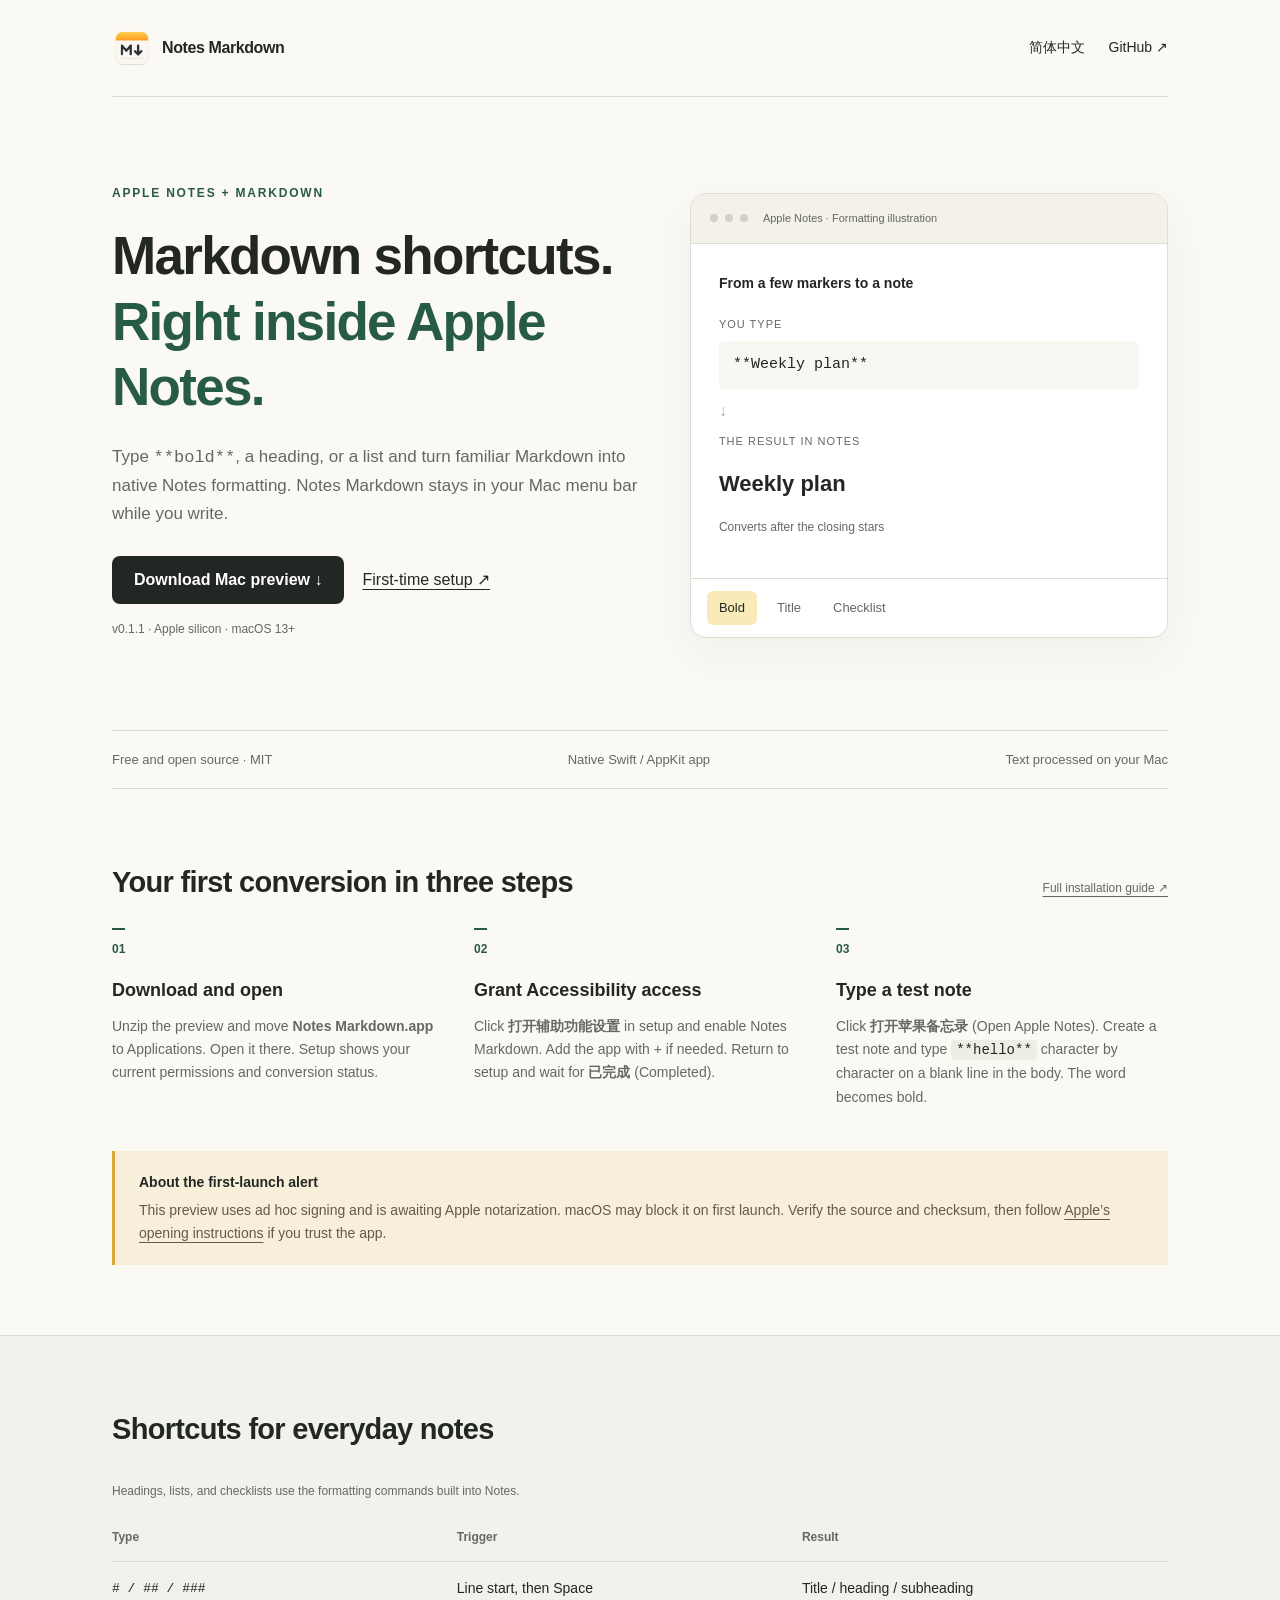
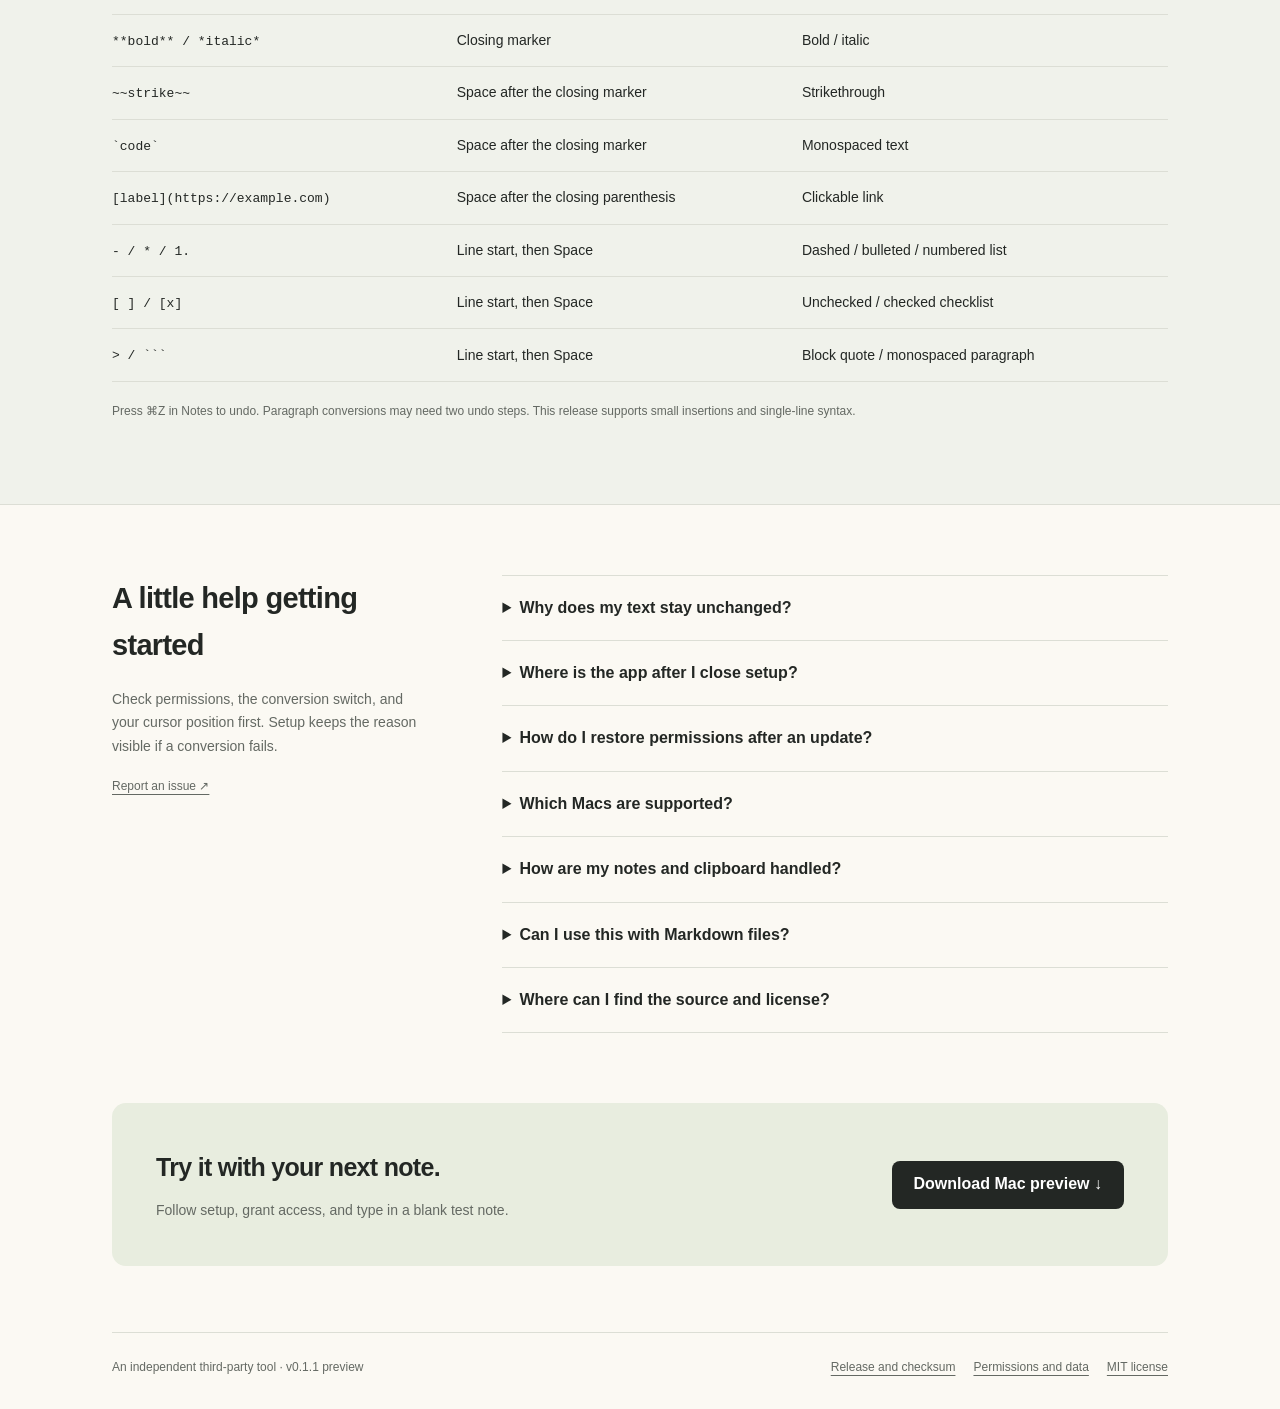
==== docs/en/index.html @ a7a49625 "Improve first-run setup and add bilingual product pages" ====
<!doctype html>
<html lang="en">
<head>
  <meta charset="utf-8">
  <meta name="viewport" content="width=device-width, initial-scale=1">
  <title>Notes Markdown · Free Markdown shortcuts for Apple Notes on Mac</title>
  <meta name="description" content="Type Markdown in Apple Notes and convert headings, bold text, lists, and checklists as you write. Notes Markdown is a free, open-source macOS menu bar app. Download the Apple silicon preview and follow the setup guide.">
  <meta name="theme-color" content="#fbf9f3">
  <link rel="canonical" href="https://sikw-04-27.github.io/notes-markdown/en/">
  <link rel="alternate" hreflang="zh-Hans" href="https://sikw-04-27.github.io/notes-markdown/">
  <link rel="alternate" hreflang="en" href="https://sikw-04-27.github.io/notes-markdown/en/">
  <link rel="alternate" hreflang="x-default" href="https://sikw-04-27.github.io/notes-markdown/en/">
  <meta property="og:type" content="website">
  <meta property="og:title" content="Notes Markdown · Free Markdown shortcuts for Apple Notes on Mac">
  <meta property="og:description" content="Type Markdown in Apple Notes and convert headings, bold text, lists, and checklists as you write. Notes Markdown is a free, open-source macOS menu bar app. Download the Apple silicon preview and follow the setup guide.">
  <meta property="og:url" content="https://sikw-04-27.github.io/notes-markdown/en/">
  <meta property="og:image" content="https://sikw-04-27.github.io/notes-markdown/assets/icon.png">
  <meta name="twitter:card" content="summary">
  <link rel="icon" href="../assets/icon.png">
  <link rel="stylesheet" href="../assets/site.css">
  <script src="../assets/site.js" defer></script>
  <script type="application/ld+json">{"@context": "https://schema.org", "@type": "SoftwareApplication", "name": "Notes Markdown", "url": "https://sikw-04-27.github.io/notes-markdown/en/", "operatingSystem": "macOS 13+", "applicationCategory": "ProductivityApplication", "softwareVersion": "0.1.1", "downloadUrl": "https://github.com/SikW-04-27/notes-markdown/releases/download/v0.1.1/Notes-Markdown-0.1.1-arm64-preview.zip", "isAccessibleForFree": true, "license": "https://github.com/SikW-04-27/notes-markdown/blob/main/LICENSE"}</script>
</head>
<body>
  <a class="skip" href="#main">Skip to content</a>
  <div class="wrap">
    <nav aria-label="Main navigation">
      <a class="brand" href=".././"><img src="../assets/icon.png" width="40" height="40" alt="">Notes Markdown</a>
      <div class="nav-links"><a href="../" lang="zh-CN">简体中文</a><a href="https://github.com/SikW-04-27/notes-markdown">GitHub ↗</a></div>
    </nav>
  </div>
  <main id="main">
    <div class="wrap">
      <div class="hero">
        <div>
          <span class="eyebrow">Apple Notes + Markdown</span>
          <h1>Markdown shortcuts.<br><em>Right inside Apple Notes.</em></h1>
          <p class="lead">Type <code>**bold**</code>, a heading, or a list and turn familiar Markdown into native Notes formatting. Notes Markdown stays in your Mac menu bar while you write.</p>
          <div class="actions"><a class="button" href="https://github.com/SikW-04-27/notes-markdown/releases/download/v0.1.1/Notes-Markdown-0.1.1-arm64-preview.zip">Download Mac preview ↓</a><a href="#start">First-time setup ↗</a></div>
          <p class="fine">v0.1.1 · Apple silicon · macOS 13+</p>
        </div>
        <div class="demo" aria-label="Formatting illustration">
          <div class="window-bar"><i class="dot"></i><i class="dot"></i><i class="dot"></i><small>Apple Notes · Formatting illustration</small></div>
          <div class="demo-content">
            <p class="demo-heading">From a few markers to a note</p>
            <p class="demo-label">You type</p><code class="demo-source" data-demo-source>**Weekly plan**</code>
            <div class="demo-arrow" aria-hidden="true">↓</div>
            <p class="demo-label">The result in Notes</p><p class="demo-result bold" data-demo-result aria-live="polite">Weekly plan</p>
            <p class="fine" data-demo-trigger>Converts after the closing stars</p>
          </div>
          <div class="demo-tabs" aria-label="Formatting illustration"><button type="button" data-example="bold" aria-pressed="true">Bold</button>
<button type="button" data-example="title" aria-pressed="false">Title</button>
<button type="button" data-example="checklist" aria-pressed="false">Checklist</button></div>
        </div>
      </div>
      <div class="strip"><span>Free and open source · MIT</span><span>Native Swift / AppKit app</span><span>Text processed on your Mac</span></div>
      <section id="start">
        <div class="section-top"><h2>Your first conversion in three steps</h2><a class="fine" href="https://github.com/SikW-04-27/notes-markdown/blob/main/INSTALL.en.md">Full installation guide ↗</a></div>
        <div class="steps"><article><span class="step-number">01</span><h3>Download and open</h3><p>Unzip the preview and move <strong>Notes Markdown.app</strong> to Applications. Open it there. Setup shows your current permissions and conversion status.</p></article>
<article><span class="step-number">02</span><h3>Grant Accessibility access</h3><p>Click <strong>打开辅助功能设置</strong> in setup and enable Notes Markdown. Add the app with + if needed. Return to setup and wait for <strong>已完成</strong> (Completed).</p></article>
<article><span class="step-number">03</span><h3>Type a test note</h3><p>Click <strong>打开苹果备忘录</strong> (Open Apple Notes). Create a test note and type <code>**hello**</code> character by character on a blank line in the body. The word becomes bold.</p></article></div>
        <aside class="notice"><strong>About the first-launch alert</strong><p>This preview uses ad hoc signing and is awaiting Apple notarization. macOS may block it on first launch. Verify the source and checksum, then follow <a href="https://support.apple.com/en-us/102445">Apple’s opening instructions</a> if you trust the app.</p></aside>
      </section>
    </div>
  <section class="syntax" id="syntax">
    <div class="wrap"><div class="section-top"><h2>Shortcuts for everyday notes</h2></div>
      <p class="fine">Headings, lists, and checklists use the formatting commands built into Notes.</p>
      <div class="table-wrap"><table><thead><tr><th scope="col">Type</th><th scope="col">Trigger</th><th scope="col">Result</th></tr></thead><tbody><tr><td><code># / ## / ###</code></td><td>Line start, then Space</td><td>Title / heading / subheading</td></tr>
<tr><td><code>**bold** / *italic*</code></td><td>Closing marker</td><td>Bold / italic</td></tr>
<tr><td><code>~~strike~~</code></td><td>Space after the closing marker</td><td>Strikethrough</td></tr>
<tr><td><code>`code`</code></td><td>Space after the closing marker</td><td>Monospaced text</td></tr>
<tr><td><code>[label](https://example.com)</code></td><td>Space after the closing parenthesis</td><td>Clickable link</td></tr>
<tr><td><code>- / * / 1.</code></td><td>Line start, then Space</td><td>Dashed / bulleted / numbered list</td></tr>
<tr><td><code>[ ] / [x]</code></td><td>Line start, then Space</td><td>Unchecked / checked checklist</td></tr>
<tr><td><code>> / ```</code></td><td>Line start, then Space</td><td>Block quote / monospaced paragraph</td></tr></tbody></table></div>
      <p class="fine" style="margin-top: 20px">Press ⌘Z in Notes to undo. Paragraph conversions may need two undo steps. This release supports small insertions and single-line syntax.</p>
    </div>
  </section>
  <div class="wrap">
    <section class="faq" id="faq">
      <div class="faq-intro"><h2>A little help getting started</h2><p>Check permissions, the conversion switch, and your cursor position first. Setup keeps the reason visible if a conversion fails.</p><a class="fine" href="https://github.com/SikW-04-27/notes-markdown/issues/new">Report an issue ↗</a></div>
      <div><details><summary>Why does my text stay unchanged?</summary><p>Enable Accessibility and <strong>自动转换</strong> (Automatic conversion). Type <code>**hello**</code> character by character on a blank line in the Apple Notes body. Bulk pastes skip conversion. For headings and lists, type the marker at the start of a line and then press Space.</p></details>
<details><summary>Where is the app after I close setup?</summary><p>Open the Notes Markdown menu bar icon and choose <strong>开始使用与试写</strong> (Setup and practice). The same menu lets you pause, resume, or quit.</p></details>
<details><summary>How do I restore permissions after an update?</summary><p>Quit the app, remove its old Accessibility entry in System Settings, add the new app from Applications, and reopen it.</p></details>
<details><summary>Which Macs are supported?</summary><p>The preview ZIP is for Apple silicon Macs running macOS 13 or later. Live typing has been verified on macOS 15.3.1. Other versions and account types need further testing. The app interface is currently in Simplified Chinese.</p></details>
<details><summary>How are my notes and clipboard handled?</summary><p>Conversion runs locally. The app normally reads up to 2,048 UTF-16 code units before the cursor. If a local read fails, it fetches the full body and then checks its length, skipping processing above 200,000 units. Inline conversion backs up the clipboard, pastes rich text, and restores the backup. Newer clipboard contents take precedence.</p></details>
<details><summary>Can I use this with Markdown files?</summary><p>The app converts syntax while you type. Notes on macOS 26 also provides a file-import workflow. See <a href="https://support.apple.com/en-us/102223">Apple’s import guide</a> for those steps.</p></details>
<details><summary>Where can I find the source and license?</summary><p>The Swift source and build scripts are on <a href="https://github.com/SikW-04-27/notes-markdown">GitHub</a>. The MIT license allows use, modification, and redistribution under its terms.</p></details></div>
    </section>
    <div class="download"><div><h2>Try it with your next note.</h2><p>Follow setup, grant access, and type in a blank test note.</p></div><a class="button" href="https://github.com/SikW-04-27/notes-markdown/releases/download/v0.1.1/Notes-Markdown-0.1.1-arm64-preview.zip">Download Mac preview ↓</a></div>
  </div>
  </main>
  <div class="wrap">
    <footer><span>An independent third-party tool · v0.1.1 preview</span><div><a href="https://github.com/SikW-04-27/notes-markdown/releases/tag/v0.1.1">Release and checksum</a><a href="https://github.com/SikW-04-27/notes-markdown/blob/main/INSTALL.en.md">Permissions and data</a><a href="https://github.com/SikW-04-27/notes-markdown/blob/main/LICENSE">MIT license</a></div></footer>
  </div>
</body>
</html>
---- docs/assets/site.css ----
:root {
  --paper: #fbf9f3;
  --ink: #232724;
  --muted: #646963;
  --line: #dcded5;
  --yellow: #f7c64b;
  --green: #285b45;
  font-family: -apple-system, BlinkMacSystemFont, "Segoe UI", sans-serif;
  color: var(--ink);
  background: var(--paper);
  line-height: 1.65;
  scroll-behavior: smooth;
}
* { box-sizing: border-box; }
body { margin: 0; }
a { color: inherit; text-underline-offset: 4px; }
button { font: inherit; cursor: pointer; }
button, a { -webkit-tap-highlight-color: transparent; }
:focus-visible { outline: 3px solid var(--green); outline-offset: 5px; }
.skip { position: absolute; left: 20px; top: -80px; padding: 10px; background: white; z-index: 5; }
.skip:focus { top: 12px; }
.wrap { max-width: 1120px; margin: auto; padding: 0 32px; }
nav { display: flex; align-items: center; justify-content: space-between; gap: 20px; padding: 28px 0; border-bottom: 1px solid var(--line); }
.brand { display: inline-flex; align-items: center; gap: 10px; font-weight: 700; text-decoration: none; letter-spacing: -.4px; }
.brand img { width: 40px; height: 40px; }
.nav-links { display: flex; gap: 24px; font-size: 14px; }
.nav-links a { text-decoration: none; }
.hero { display: grid; grid-template-columns: 1.1fr 1fr; gap: 52px; align-items: center; padding: 82px 0 78px; }
.eyebrow { color: var(--green); font-size: 12px; font-weight: 700; letter-spacing: 1.8px; text-transform: uppercase; }
h1 { font-size: clamp(34px, 4.2vw, 53px); letter-spacing: -1.7px; line-height: 1.23; margin: 18px 0 24px; }
h1 em { font-style: normal; color: var(--green); }
.lead { color: var(--muted); font-size: 17px; max-width: 550px; }
.actions { display: flex; flex-wrap: wrap; align-items: center; gap: 18px; margin: 28px 0 16px; }
.button { display: inline-flex; justify-content: center; align-items: center; min-height: 48px; padding: 10px 22px; border-radius: 8px; background: var(--ink); color: white; font-weight: 650; text-decoration: none; }
.fine { color: var(--muted); font-size: 12px; }
.demo { background: #fff; border: 1px solid var(--line); border-radius: 16px; box-shadow: 0 16px 48px #24322b0c; overflow: hidden; }
.window-bar { background: #f3f1e9; padding: 15px 19px; display: flex; align-items: center; gap: 7px; border-bottom: 1px solid var(--line); }
.dot { width: 8px; height: 8px; background: #d2d0c7; border-radius: 50%; }
.window-bar small { margin-left: 8px; color: var(--muted); font-size: 11px; }
.demo-content { padding: 28px; }
.demo-heading { font-size: 14px; margin: 0 0 20px; font-weight: 600; }
.demo-label { font-size: 11px; text-transform: uppercase; color: var(--muted); letter-spacing: 1px; margin: 0 0 8px; }
.demo-source { display: block; background: #f8f7f2; padding: 12px 14px; font-size: 15px; border-radius: 6px; min-height: 49px; overflow-wrap: anywhere; }
.demo-arrow { color: #aaa; margin: 8px 0; }
.demo-result { margin: 0; min-height: 60px; font-size: 22px; padding: 8px 0; color: var(--ink); }
.demo-result.bold { font-weight: 750; }
.demo-result.title { font-size: 28px; font-weight: 750; }
.demo-result.checklist::before { content: '◯'; margin-right: 10px; color: #a78b35; }
.demo-tabs { border-top: 1px solid var(--line); display: flex; padding: 12px 16px; gap: 8px; }
.demo-tabs button { border: 0; background: transparent; color: var(--muted); padding: 6px 12px; border-radius: 6px; font-size: 13px; }
.demo-tabs button[aria-pressed="true"] { background: #f9eab9; color: var(--ink); }
.strip { display: flex; justify-content: space-between; gap: 20px; border-top: 1px solid var(--line); border-bottom: 1px solid var(--line); padding: 18px 0; color: var(--muted); font-size: 13px; }
section { padding: 70px 0; scroll-margin-top: 20px; }
.section-top { display: flex; justify-content: space-between; gap: 24px; align-items: baseline; margin-bottom: 28px; }
h2 { margin: 0; font-size: 29px; letter-spacing: -.7px; }
h3 { font-size: 18px; margin: 14px 0 10px; }
p { margin-top: 0; }
.steps { display: grid; grid-template-columns: repeat(3, 1fr); gap: 30px; }
.step-number { color: var(--green); font-size: 12px; font-weight: 750; border-top: 2px solid var(--green); padding-top: 12px; }
.steps p { color: var(--muted); font-size: 14px; }
.steps code, details code { color: var(--ink); background: #eeeee5; padding: 2px 5px; border-radius: 4px; overflow-wrap: anywhere; }
.notice { margin-top: 28px; padding: 20px 24px; border-left: 3px solid #d9ab36; background: #f7efda; font-size: 14px; }
.notice p { margin: 5px 0 0; color: #635b49; }
.syntax { background: #f0f2eb; border-top: 1px solid var(--line); border-bottom: 1px solid var(--line); }
.table-wrap { overflow-x: auto; }
table { width: 100%; min-width: 620px; border-collapse: collapse; font-size: 14px; }
th { text-align: left; font-size: 12px; color: var(--muted); }
th, td { padding: 14px 12px 14px 0; border-bottom: 1px solid var(--line); }
td code { font-family: ui-monospace, SFMono-Regular, monospace; font-size: 13px; white-space: nowrap; }
.faq { display: grid; grid-template-columns: .65fr 1.35fr; gap: 70px; }
.faq-intro p { margin-top: 18px; color: var(--muted); font-size: 14px; }
details { padding: 19px 0; border-bottom: 1px solid var(--line); }
details:first-child { border-top: 1px solid var(--line); }
summary { font-weight: 600; cursor: pointer; padding-right: 12px; }
details p { color: var(--muted); font-size: 14px; margin: 14px 0 0; }
.download { background: #e8eddf; padding: 44px; border-radius: 14px; display: flex; gap: 30px; justify-content: space-between; align-items: center; margin-bottom: 66px; }
.download h2 { font-size: 25px; margin-bottom: 10px; }
.download p { font-size: 14px; color: var(--muted); margin-bottom: 0; }
footer { border-top: 1px solid var(--line); display: flex; flex-wrap: wrap; justify-content: space-between; gap: 20px; padding: 25px 0 35px; font-size: 12px; color: var(--muted); }
footer a { margin-left: 18px; }
@media (max-width: 820px) {
  .hero { grid-template-columns: 1fr; gap: 35px; padding: 48px 0; }
  h1 { font-size: 42px; }
  .hero .demo { max-width: 580px; width: 100%; }
  .steps { grid-template-columns: 1fr; gap: 20px; }
  .faq { grid-template-columns: 1fr; gap: 20px; }
  section { padding: 45px 0; }
}
@media (max-width: 480px) {
  .wrap { padding: 0 20px; }
  nav { padding: 20px 0; gap: 12px; }
  .brand { font-size: 14px; }
  .brand img { width: 30px; height: 30px; }
  .nav-links { gap: 14px; font-size: 12px; }
  h1 { font-size: 34px; letter-spacing: -1px; }
  .lead { font-size: 16px; }
  .strip { flex-wrap: wrap; justify-content: flex-start; gap: 8px 24px; }
  .section-top { display: block; }
  .section-top .fine { margin-top: 8px; }
  h2 { font-size: 25px; }
  .download { flex-direction: column; align-items: flex-start; padding: 26px; }
}
@media (prefers-reduced-motion: reduce) { :root { scroll-behavior: auto; } }
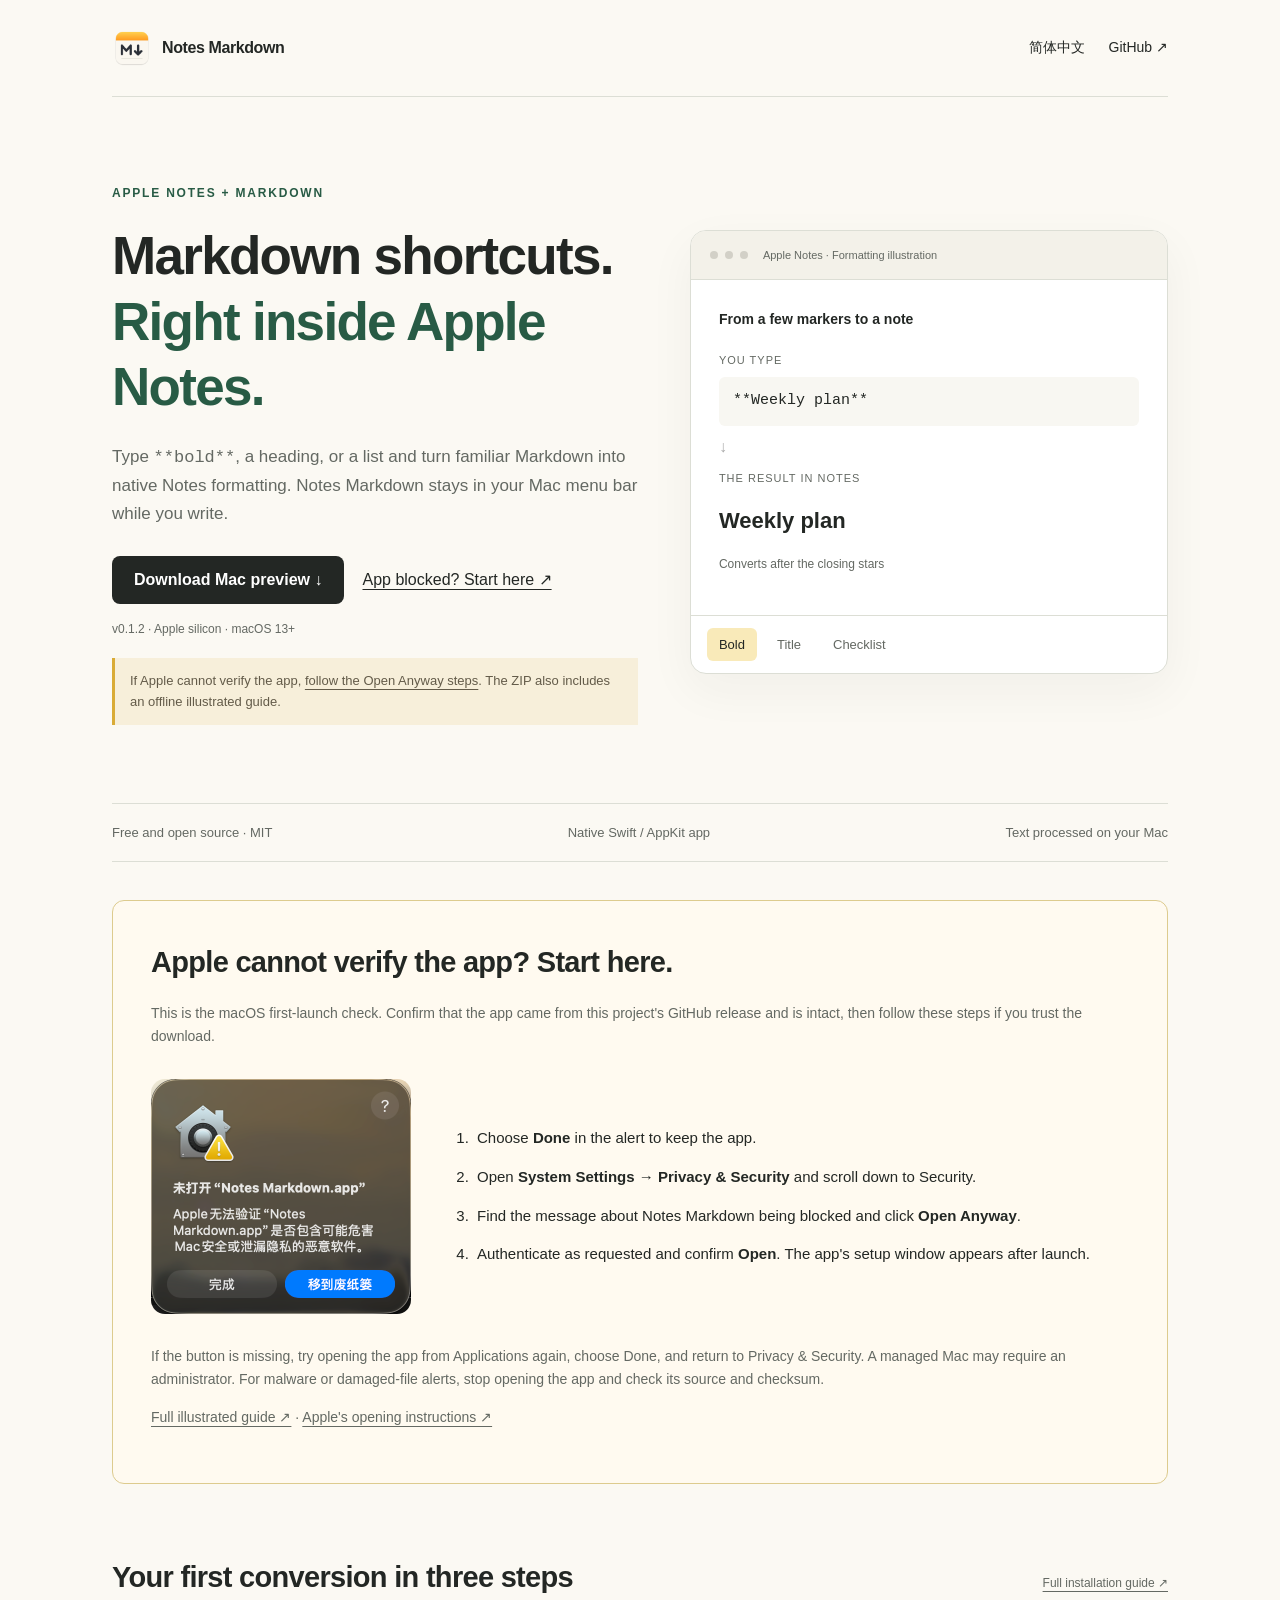
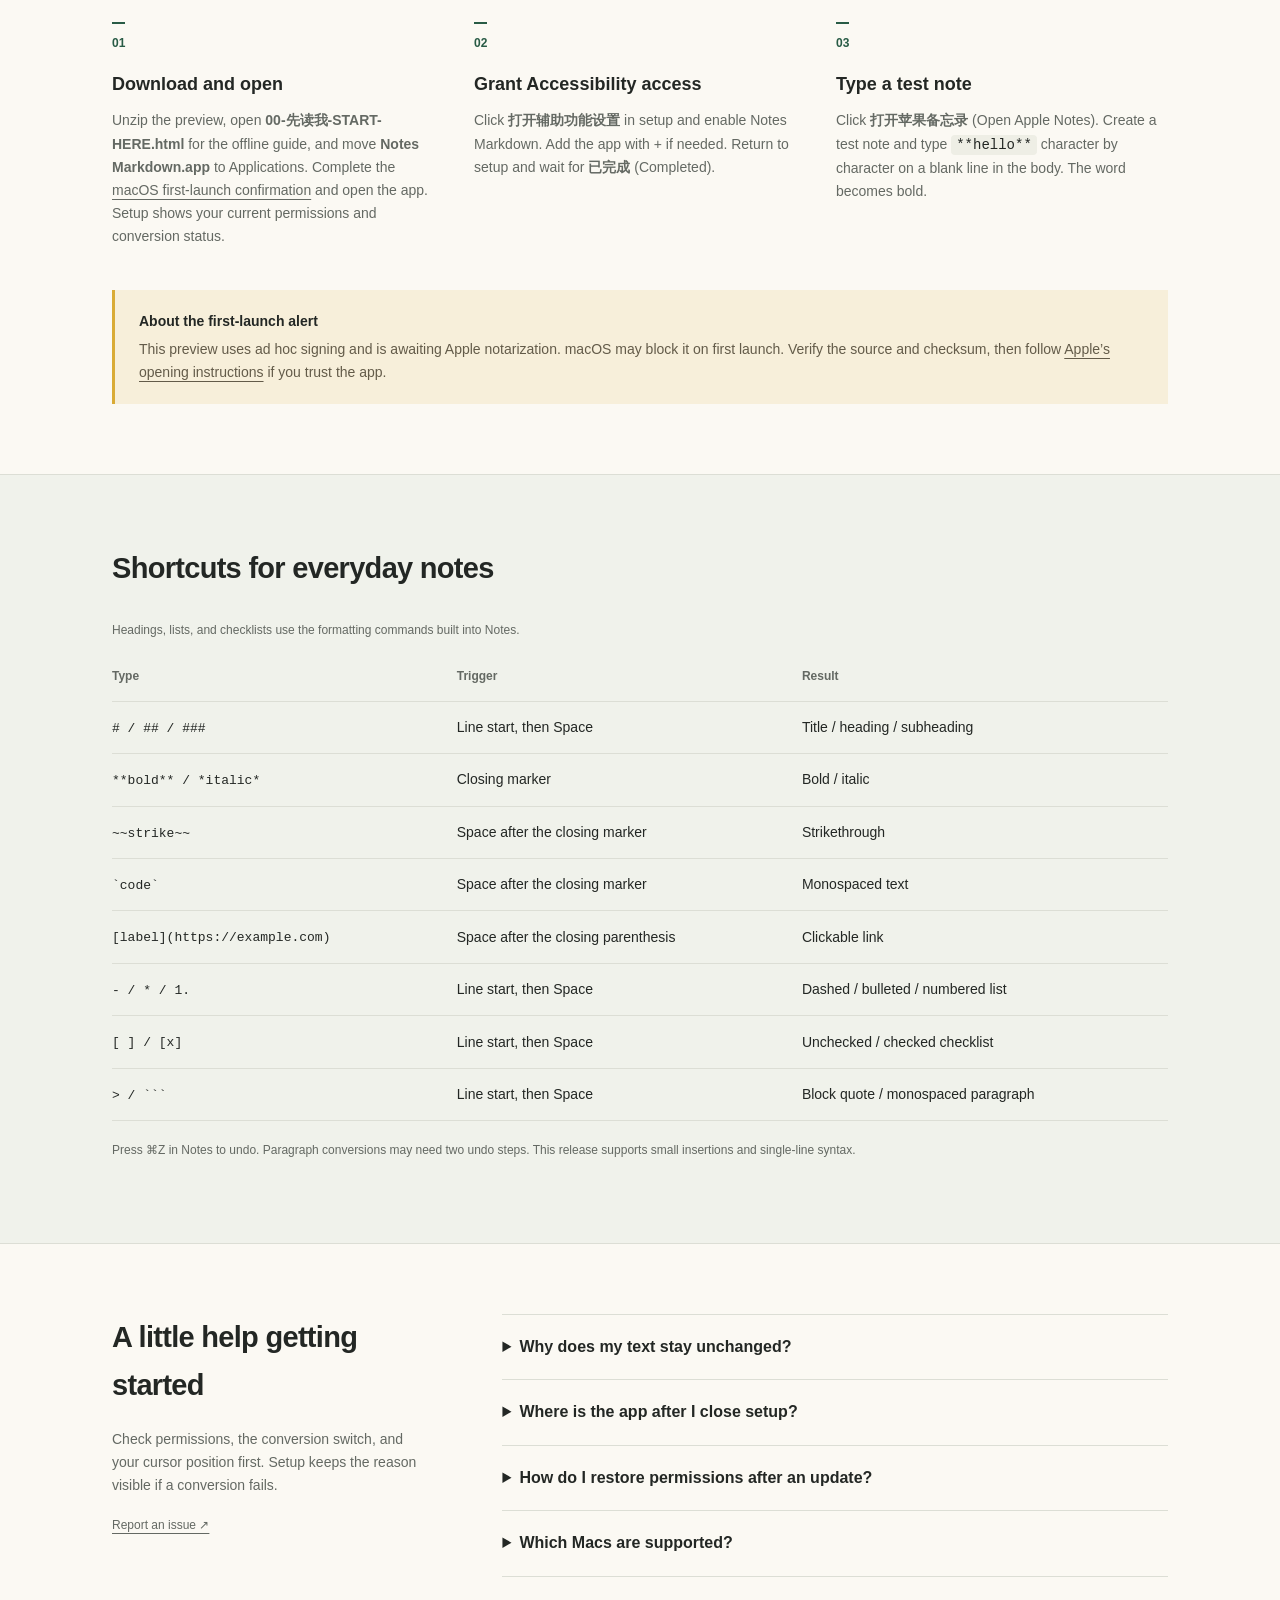
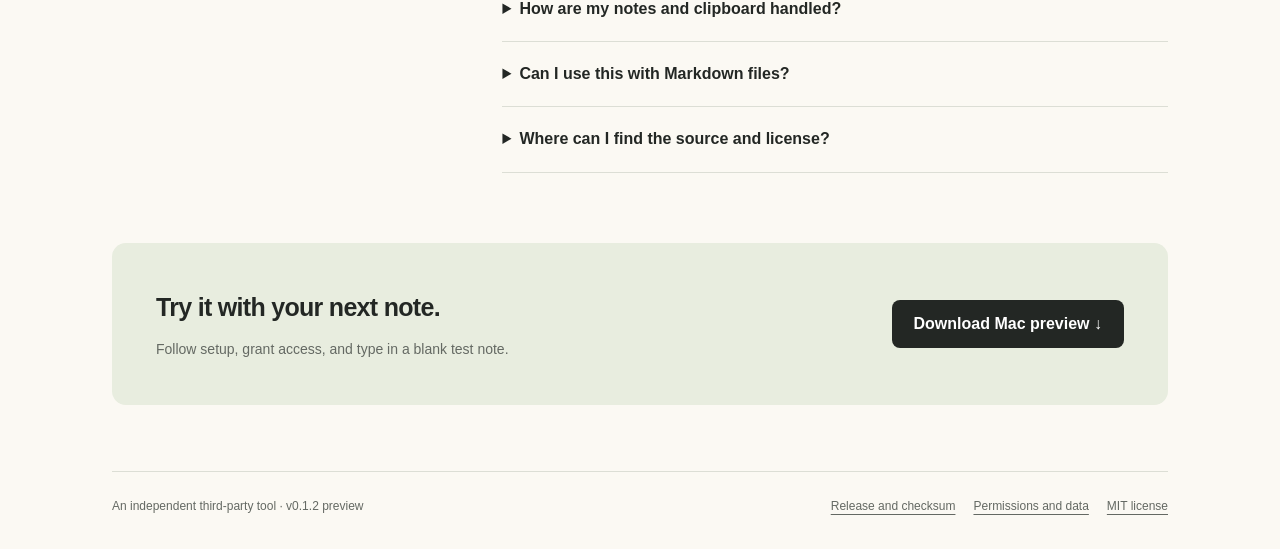
==== commit 5194139a: "Add first-launch help before the app opens" ====
--- a/docs/en/index.html
+++ b/docs/en/index.html
@@ -17,9 +17,9 @@
   <meta property="og:image" content="https://sikw-04-27.github.io/notes-markdown/assets/icon.png">
   <meta name="twitter:card" content="summary">
   <link rel="icon" href="../assets/icon.png">
-  <link rel="stylesheet" href="../assets/site.css">
+  <link rel="stylesheet" href="../assets/site.css?v=0.1.2">
   <script src="../assets/site.js" defer></script>
-  <script type="application/ld+json">{"@context": "https://schema.org", "@type": "SoftwareApplication", "name": "Notes Markdown", "url": "https://sikw-04-27.github.io/notes-markdown/en/", "operatingSystem": "macOS 13+", "applicationCategory": "ProductivityApplication", "softwareVersion": "0.1.1", "downloadUrl": "https://github.com/SikW-04-27/notes-markdown/releases/download/v0.1.1/Notes-Markdown-0.1.1-arm64-preview.zip", "isAccessibleForFree": true, "license": "https://github.com/SikW-04-27/notes-markdown/blob/main/LICENSE"}</script>
+  <script type="application/ld+json">{"@context": "https://schema.org", "@type": "SoftwareApplication", "name": "Notes Markdown", "url": "https://sikw-04-27.github.io/notes-markdown/en/", "operatingSystem": "macOS 13+", "applicationCategory": "ProductivityApplication", "softwareVersion": "0.1.2", "downloadUrl": "https://github.com/SikW-04-27/notes-markdown/releases/download/v0.1.2/Notes-Markdown-0.1.2-arm64-preview.zip", "isAccessibleForFree": true, "license": "https://github.com/SikW-04-27/notes-markdown/blob/main/LICENSE"}</script>
 </head>
 <body>
   <a class="skip" href="#main">Skip to content</a>
@@ -36,8 +36,9 @@
           <span class="eyebrow">Apple Notes + Markdown</span>
           <h1>Markdown shortcuts.<br><em>Right inside Apple Notes.</em></h1>
           <p class="lead">Type <code>**bold**</code>, a heading, or a list and turn familiar Markdown into native Notes formatting. Notes Markdown stays in your Mac menu bar while you write.</p>
-          <div class="actions"><a class="button" href="https://github.com/SikW-04-27/notes-markdown/releases/download/v0.1.1/Notes-Markdown-0.1.1-arm64-preview.zip">Download Mac preview ↓</a><a href="#start">First-time setup ↗</a></div>
-          <p class="fine">v0.1.1 · Apple silicon · macOS 13+</p>
+          <div class="actions"><a class="button" href="https://github.com/SikW-04-27/notes-markdown/releases/download/v0.1.2/Notes-Markdown-0.1.2-arm64-preview.zip">Download Mac preview ↓</a><a href="#first-open">App blocked? Start here ↗</a></div>
+          <p class="fine">v0.1.2 · Apple silicon · macOS 13+</p>
+          <p class="launch-banner">If Apple cannot verify the app, <a href="#first-open">follow the Open Anyway steps</a>. The ZIP also includes an offline illustrated guide.</p>
         </div>
         <div class="demo" aria-label="Formatting illustration">
           <div class="window-bar"><i class="dot"></i><i class="dot"></i><i class="dot"></i><small>Apple Notes · Formatting illustration</small></div>
@@ -54,9 +55,24 @@
         </div>
       </div>
       <div class="strip"><span>Free and open source · MIT</span><span>Native Swift / AppKit app</span><span>Text processed on your Mac</span></div>
+      <section id="first-open" class="first-open" aria-labelledby="first-open-title">
+        <h2 id="first-open-title">Apple cannot verify the app? Start here.</h2>
+        <p>This is the macOS first-launch check. Confirm that the app came from this project's GitHub release and is intact, then follow these steps if you trust the download.</p>
+        <div class="first-open-body">
+          <img src="../guide-assets/macos-open-alert.png" width="520" height="474" alt="The macOS first-launch alert in Chinese, with Done on the left and Move to Trash on the right">
+          <ol>
+            <li>Choose <strong>Done</strong> in the alert to keep the app.</li>
+            <li>Open <strong>System Settings → Privacy &amp; Security</strong> and scroll down to Security.</li>
+            <li>Find the message about Notes Markdown being blocked and click <strong>Open Anyway</strong>.</li>
+            <li>Authenticate as requested and confirm <strong>Open</strong>. The app's setup window appears after launch.</li>
+          </ol>
+        </div>
+        <p class="fine">If the button is missing, try opening the app from Applications again, choose Done, and return to Privacy &amp; Security. A managed Mac may require an administrator. For malware or damaged-file alerts, stop opening the app and check its source and checksum.</p>
+        <p><a href="../start.html#english">Full illustrated guide ↗</a> · <a href="https://support.apple.com/en-us/102445">Apple's opening instructions ↗</a></p>
+      </section>
       <section id="start">
         <div class="section-top"><h2>Your first conversion in three steps</h2><a class="fine" href="https://github.com/SikW-04-27/notes-markdown/blob/main/INSTALL.en.md">Full installation guide ↗</a></div>
-        <div class="steps"><article><span class="step-number">01</span><h3>Download and open</h3><p>Unzip the preview and move <strong>Notes Markdown.app</strong> to Applications. Open it there. Setup shows your current permissions and conversion status.</p></article>
+        <div class="steps"><article><span class="step-number">01</span><h3>Download and open</h3><p>Unzip the preview, open <strong>00-先读我-START-HERE.html</strong> for the offline guide, and move <strong>Notes Markdown.app</strong> to Applications. Complete the <a href="#first-open">macOS first-launch confirmation</a> and open the app. Setup shows your current permissions and conversion status.</p></article>
 <article><span class="step-number">02</span><h3>Grant Accessibility access</h3><p>Click <strong>打开辅助功能设置</strong> in setup and enable Notes Markdown. Add the app with + if needed. Return to setup and wait for <strong>已完成</strong> (Completed).</p></article>
 <article><span class="step-number">03</span><h3>Type a test note</h3><p>Click <strong>打开苹果备忘录</strong> (Open Apple Notes). Create a test note and type <code>**hello**</code> character by character on a blank line in the body. The word becomes bold.</p></article></div>
         <aside class="notice"><strong>About the first-launch alert</strong><p>This preview uses ad hoc signing and is awaiting Apple notarization. macOS may block it on first launch. Verify the source and checksum, then follow <a href="https://support.apple.com/en-us/102445">Apple’s opening instructions</a> if you trust the app.</p></aside>
@@ -87,11 +103,11 @@
 <details><summary>Can I use this with Markdown files?</summary><p>The app converts syntax while you type. Notes on macOS 26 also provides a file-import workflow. See <a href="https://support.apple.com/en-us/102223">Apple’s import guide</a> for those steps.</p></details>
 <details><summary>Where can I find the source and license?</summary><p>The Swift source and build scripts are on <a href="https://github.com/SikW-04-27/notes-markdown">GitHub</a>. The MIT license allows use, modification, and redistribution under its terms.</p></details></div>
     </section>
-    <div class="download"><div><h2>Try it with your next note.</h2><p>Follow setup, grant access, and type in a blank test note.</p></div><a class="button" href="https://github.com/SikW-04-27/notes-markdown/releases/download/v0.1.1/Notes-Markdown-0.1.1-arm64-preview.zip">Download Mac preview ↓</a></div>
+    <div class="download"><div><h2>Try it with your next note.</h2><p>Follow setup, grant access, and type in a blank test note.</p></div><a class="button" href="https://github.com/SikW-04-27/notes-markdown/releases/download/v0.1.2/Notes-Markdown-0.1.2-arm64-preview.zip">Download Mac preview ↓</a></div>
   </div>
   </main>
   <div class="wrap">
-    <footer><span>An independent third-party tool · v0.1.1 preview</span><div><a href="https://github.com/SikW-04-27/notes-markdown/releases/tag/v0.1.1">Release and checksum</a><a href="https://github.com/SikW-04-27/notes-markdown/blob/main/INSTALL.en.md">Permissions and data</a><a href="https://github.com/SikW-04-27/notes-markdown/blob/main/LICENSE">MIT license</a></div></footer>
+    <footer><span>An independent third-party tool · v0.1.2 preview</span><div><a href="https://github.com/SikW-04-27/notes-markdown/releases/tag/v0.1.2">Release and checksum</a><a href="https://github.com/SikW-04-27/notes-markdown/blob/main/INSTALL.en.md">Permissions and data</a><a href="https://github.com/SikW-04-27/notes-markdown/blob/main/LICENSE">MIT license</a></div></footer>
   </div>
 </body>
 </html>
--- a/docs/assets/site.css
+++ b/docs/assets/site.css
@@ -101,3 +101,15 @@
   .download { flex-direction: column; align-items: flex-start; padding: 26px; }
 }
 @media (prefers-reduced-motion: reduce) { :root { scroll-behavior: auto; } }
+.launch-banner { margin: 18px 0 0; padding: 12px 15px; background: #f7efda; border-left: 3px solid #d9ab36; color: #635b49; font-size: 13px; }
+.first-open { padding: 38px; margin-top: 38px; border: 1px solid #ddcb8e; border-radius: 12px; background: #fffaf0; }
+.first-open > p { color: var(--muted); font-size: 14px; margin: 15px 0; }
+.first-open-body { display: grid; grid-template-columns: 260px 1fr; gap: 38px; align-items: center; padding: 16px 0; }
+.first-open-body img { width: 100%; height: auto; border-radius: 14px; }
+.first-open-body ol { margin: 0; padding-left: 24px; }
+.first-open-body li { padding-left: 4px; margin: 14px 0; font-size: 15px; }
+@media (max-width: 650px) {
+  .first-open { padding: 24px; }
+  .first-open-body { grid-template-columns: 1fr; gap: 18px; }
+  .first-open-body img { max-width: 260px; }
+}
